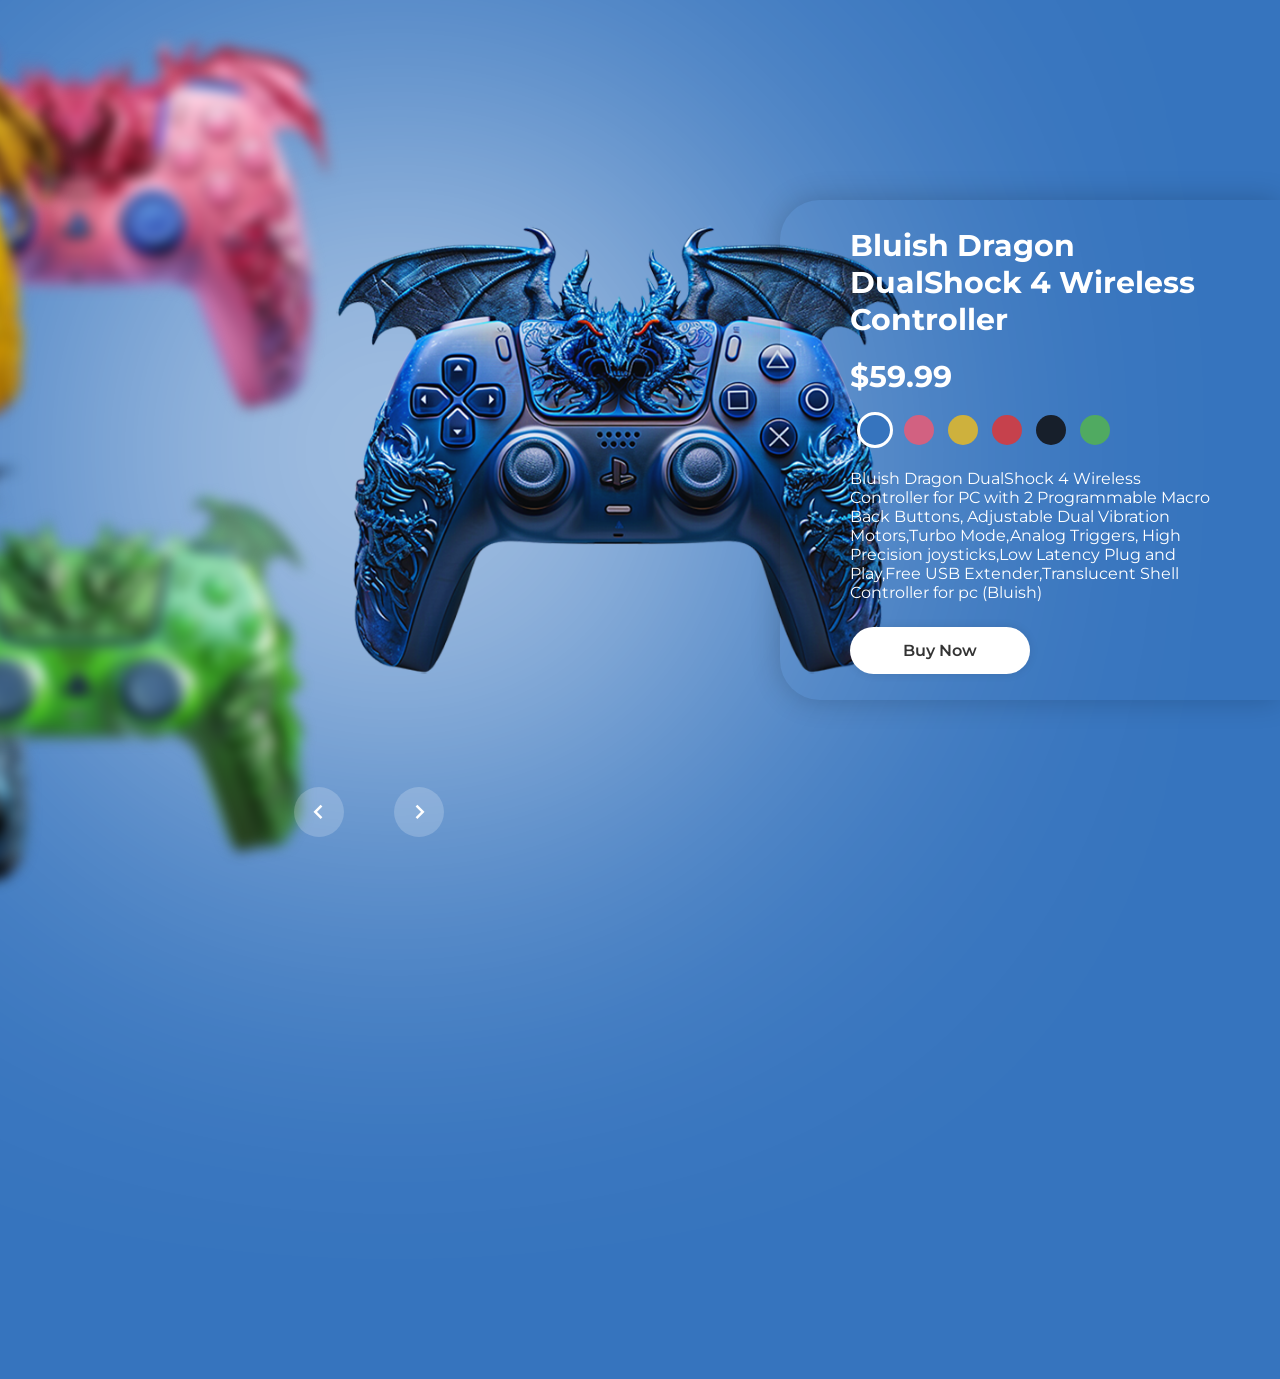
==== index.html @ 204f288c "minor updated" ====
<!DOCTYPE html>
<html lang="en">

<head>
  <meta charset="UTF-8" />
  <meta http-equiv="X-UA-Compatible" content="IE=edge" />
  <meta name="viewport" content="width=device-width, initial-scale=1.0" />
  <title>Animated Product Slider</title>
  <link rel="stylesheet" href="style.css" />
  <link rel="website icon" href="./img/animated  logo.png" />

  <link href="https://unpkg.com/boxicons@2.1.4/css/boxicons.min.css" rel="stylesheet" />
</head>

<body>
  <div class="carousel">
    <div class="img-box">
      <div class="img-list">
        <div class="img-slider">
          <div class="img-item active" style="--i: 1">
            <div class="item">
              <img src="./img/remote.1.png" alt="Remote 1" />
            </div>
          </div>
          <div class="img-item" style="--i: 2">
            <div class="item">
              <img src="./img/remote.2.png" alt="Remote 2" />
            </div>
          </div>
          <div class="img-item" style="--i: 3">
            <div class="item">
              <img src="./img/remote.3.png" alt="Remote 3" />
            </div>
          </div>
          <div class="img-item" style="--i: 4">
            <div class="item">
              <img src="./img/remote.4.png" alt="Remote 4" />
            </div>
          </div>
          <div class="img-item" style="--i: 5">
            <div class="item">
              <img src="./img/remote.5.png" alt="Remote 5" />
            </div>
          </div>
          <div class="img-item" style="--i: 6">
            <div class="item">
              <img src="./img/remote.6.png" alt="Remote 6" />
            </div>
          </div>
        </div>
      </div>
    </div>

    <div class="info-box">
      <div class="info-item active">
        <h2>Bluish Dragon DualShock 4 Wireless Controller</h2>
        <h2>$59.99</h2>
        <div class="colors">
          <span class="active"></span>
          <span></span>
          <span></span>
          <span></span>
          <span></span>
          <span></span>
        </div>
        <p>
          Bluish Dragon DualShock 4 Wireless Controller for PC with 2 Programmable Macro Back Buttons, Adjustable Dual
          Vibration Motors,Turbo Mode,Analog Triggers, High Precision joysticks,Low Latency Plug and Play,Free USB
          Extender,Translucent Shell Controller for pc (Bluish)
        </p>
        <a href="#" class="btn">Buy Now</a>
      </div>

      <div class="info-item">
        <h2>Rosa Dragon DualShock 4 Wireless Controller</h2>
        <h2>$69.99</h2>
        <div class="colors">
          <span></span>
          <span class="active"></span>
          <span></span>
          <span></span>
          <span></span>
          <span></span>
        </div>
        <p>
          Rosa Dragon DualShock 4 Wireless Controller for PC with 2 Programmable Macro Back Buttons, Adjustable Dual
          Vibration Motors,Turbo Mode,Analog Triggers, High Precision joysticks,Low Latency Plug and Play,Free USB
          Extender,Translucent Shell Controller for pc (Rosa)
        </p>
        <a href="#" class="btn">Buy Now</a>
      </div>

      <div class="info-item">
        <h2>Turmeric Dragon DualShock 4 Wireless Controller</h2>
        <h2 style="text-decoration:underline;">$49.99</h2>
        <div class="colors">
          <span></span>
          <span></span>
          <span class="active"></span>
          <span></span>
          <span></span>
          <span></span>
        </div>
        <p>
          Turmeric Dragon DualShock 4 Wireless Controller for PC with 2 Programmable Macro Back Buttons, Adjustable Dual
          Vibration Motors,Turbo Mode,Analog Triggers, High Precision joysticks,Low Latency Plug and Play,Free USB
          Extender,Translucent Shell Controller for pc (Turmeric)
        </p>
        <a href="#" class="btn">Buy Now</a>
      </div>

      <div class="info-item">
        <h2>Reddish Dragon DualShock 4 Wireless Controller</h2>
        <h2>$79.99</h2>
        <div class="colors">
          <span></span>
          <span></span>
          <span></span>
          <span class="active"></span>
          <span></span>
          <span></span>
        </div>
        <p>
          Reddish Dragon DualShock 4 Wireless Controller for PC with 2 Programmable Macro Back Buttons, Adjustable Dual
          Vibration Motors,Turbo Mode,Analog Triggers, High Precision joysticks,Low Latency Plug and Play,Free USB
          Extender,Translucent Shell Controller for pc (Reddish)
        </p>
        <a href="#" class="btn">Buy Now</a>
      </div>

      <div class="info-item">
        <h2>Mirage Dragon DualShock 4 Wireless Controller</h2>
        <h2>$79.99</h2>
        <div class="colors">
          <span></span>
          <span></span>
          <span></span>
          <span></span>
          <span class="active"></span>
          <span></span>
        </div>
        <p>
          Mirage Dragon DualShock 4 Wireless Controller for PC with 2 Programmable Macro Back Buttons, Adjustable Dual
          Vibration Motors,Turbo Mode,Analog Triggers, High Precision joysticks,Low Latency Plug and Play,Free USB
          Extender,Translucent Shell Controller for pc (mirage)
        </p>
        <a href="#" class="btn">Buy Now</a>
      </div>

      <div class="info-item">
        <h2>Algae Dragon DualShock 4 Wireless Controller</h2>
        <h2>$69.99</h2>
        <div class="colors">
          <span></span>
          <span></span>
          <span></span>
          <span></span>
          <span></span>
          <span class="active"></span>
        </div>
        <p>
          Algae Dragon DualShock 4 Wireless Controller for PC with 2 Programmable Macro Back Buttons, Adjustable Dual
          Vibration Motors,Turbo Mode,Analog Triggers, High Precision joysticks,Low Latency Plug and Play,Free USB
          Extender,Translucent Shell Controller for pc (Algae)
        </p>
        <a href="#" class="btn">Buy Now</a>
      </div>
    </div>

    <div class="navigation">
      <span class="prev-btn">
        <i class="bx bx-chevron-left"></i>
      </span>
      <span class="next-btn">
        <i class="bx bx-chevron-right"></i>
      </span>
    </div>
  </div>

  <script src="script.js"></script>
</body>

</html>
---- style.css ----
@import url('https://fonts.googleapis.com/css2?family=Montserrat:wght@300;400;500;600;700;800;900&display=swap');

* {
    font-family: 'Montserrat', sans-serif;
    margin: 0;
    padding: 0;
    box-sizing: border-box;
}

:root{
    --all-transition: 1s ease;
    --opacity-transition: .3s ease;
}

body{
    background: #3674be;
    min-height: 100vh;
    overflow: hidden;
    transition: var(--all-transition);
}

body::before{
    content: '';
    position: absolute;
    left: 3.5%;
    top: 50%;
    transform: translateY(-50%);
    width: 700px;
    height: 700px;
    background: rgba(255,255,255,.8);
    border-radius: 50%;
    filter: blur(200px);

}

.img-box{
    left: -55%;
    position: absolute;
    top : 50%;
    transform: translateY(-50%);
    width: 1300px;
    height: 1300px;
}

.img-box .img-list{
    height: inherit;
    transform: rotate(-120deg);
}

.img-list .img-slider{
    height: inherit;
    transition: var(--all-transition);
}

.img-slider .img-item{
    position: absolute;
    left: 0;
    top: 50%;
    transform: translateY(-50%) rotate(calc(-360deg / 6 * var(--i))) scale(.8);
    transform-origin:  650px;
    transition: var(--all-transition);
}

.img-slider .img-item.active{
    transform: translateY(-50%) rotate(calc(-360deg / 6 * var(--i))) scale(0.9) translateX(-65%);
    z-index: 1;
}

.img-item .item{
    display: flex;
    justify-content: center;
    align-items: center;
    transition: var(--all-transition);
}

.img-item .item img{
    transform:  rotate(calc(360deg / 6 * var(--i))) rotate(120deg);
    filter: blur(8px);
    transition: var(--all-transition);
}

.img-item.active .item img{
    filter: blur(0);
}

.info-box{
    position: absolute;
    right: 0;
    top: 50%;
    transform: translateY(-50%);
    width: 500px;
    height: 500px;
}

.info-box .info-item{
    position: absolute;
    width: 100%;
    height: 100%;
    border-radius: 40px 0 0 40px;
    padding: 0 70px;
    color: #fff;
    display: flex;
    flex-direction: column;
    justify-content: center;
    transform: translateX(100%);
    opacity: 0;
    box-shadow: none;
    transition: transform var(--all-transition),opacity var(--opacity-transition), box-shaow var(--all-transition);
}

.info-box .info-item.active{
    transform: translateX(0);
    opacity: 1;
    box-shadow: 0 0 30px rgba(0,0,0,.2);
}

.info-item h2{
    font-size: 30px;
}

.info-item h2:nth-child(2){
    margin: 20px 0;
}

.colors span{
    display: inline-block;
    width: 30px;
    height: 30px;
    border-radius: 50%;
    margin-left: 10px;
}

.colors span.active{
    outline: 3px solid #fff;
}

.colors span:nth-child(1){
    background: #3674be;
}

.colors span:nth-child(2){
    background: #d26181;
}

.colors span:nth-child(3){
    background: #ceb13d;
}

.colors span:nth-child(4){
    background: #c6414c;
}

.colors span:nth-child(5){
    background: #171f2b;
}

.colors span:nth-child(6){
    background: #50aa61;
}

.info-item p{
    font-size: 16px;
    margin: 20px 0 25px;
}

.info-item .btn{
    display: inline-flex;
    justify-content: center;
    align-items: center;
    width: 180px;
    height: 47px;
    background: #fff;
    border-radius: 40px;
    box-shadow: 0 0 10px rgba(0,0,0,.1);
    font-size: 16px;
    color: #333;
    text-decoration: none;
    font-weight: 600;
}

.navigation{
    position: absolute;
    left: 23%;
    bottom: 7%;
    width: 150px;
    display: flex;
    justify-content: space-between;
    z-index: 100;
}

.navigation span{
    display: inline-flex;
    justify-content: center;
    align-items: center;
    width: 50px;
    height: 50px;
    background: rgba(255,255,255,.2);
    border-radius: 50%;
    cursor: pointer;
    font-size: 30px;
    color: #fff;
}
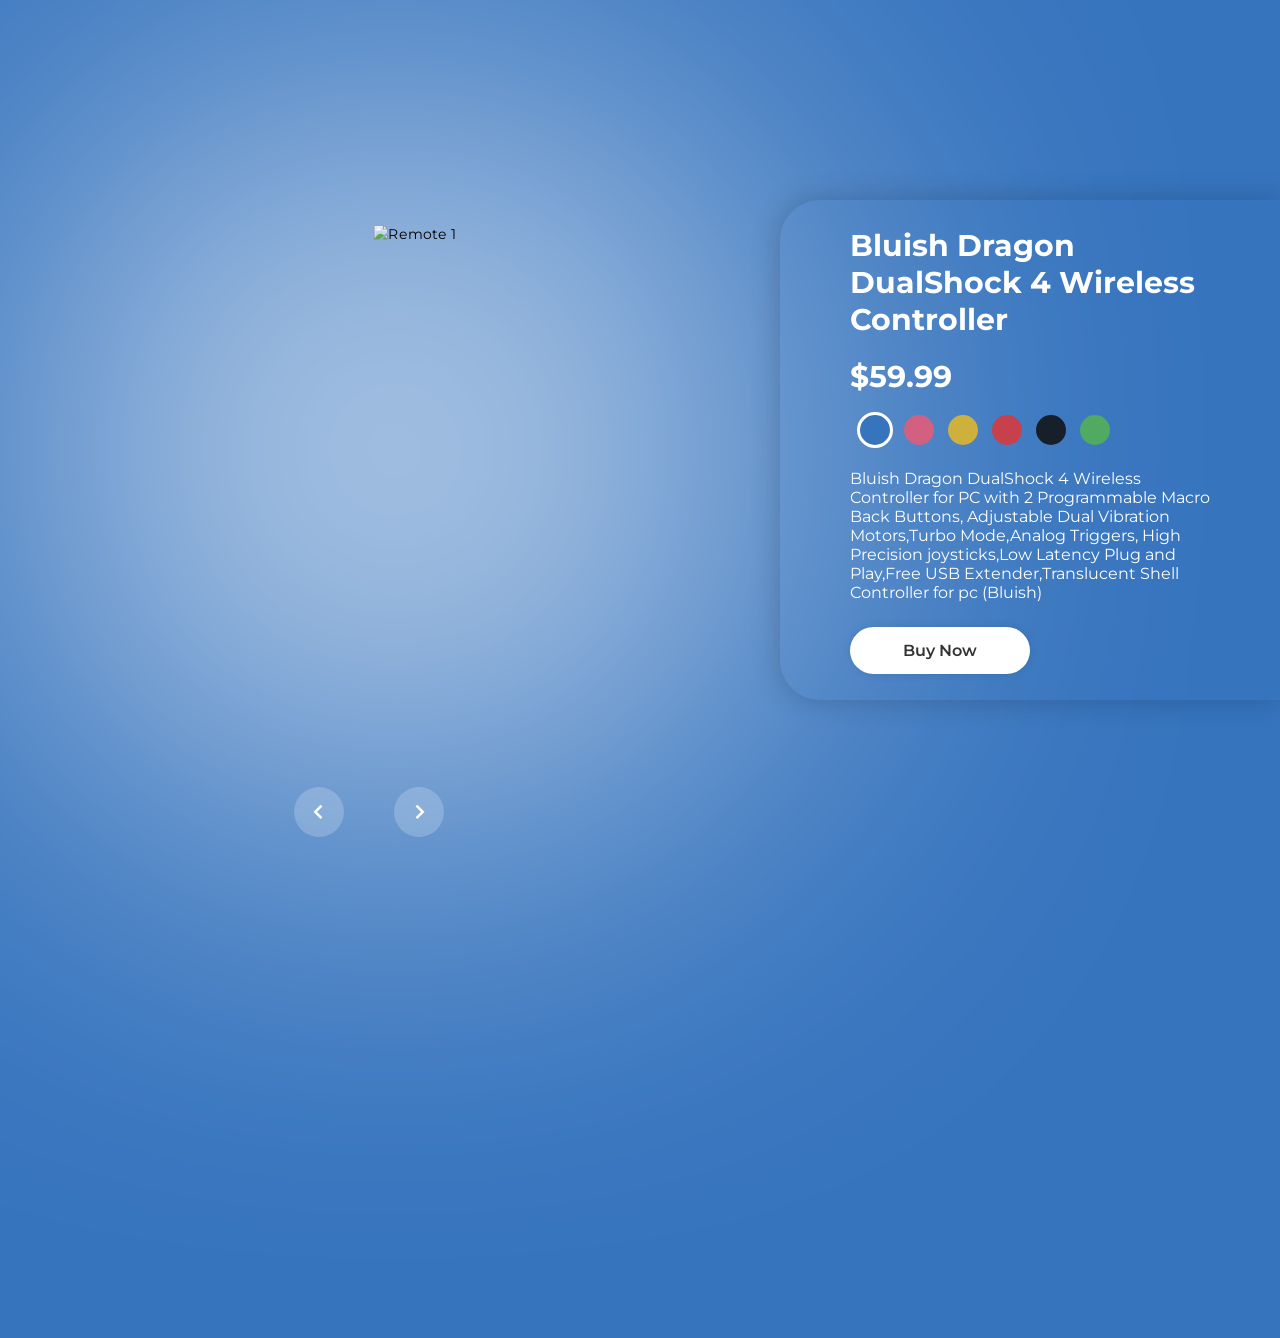
==== commit 7417598c: "fix image reload" ====
--- a/index.html
+++ b/index.html
@@ -1,4 +1,4 @@
-<!DOCTYPE html>
+<!doctype html>
 <html lang="en">
 
 <head>
@@ -8,45 +8,52 @@
   <title>Animated Product Slider</title>
   <link rel="stylesheet" href="style.css" />
   <link rel="website icon" href="./img/animated  logo.png" />
-
+  <link rel="preload" as="image" href="./img/remote.1.png">
   <link href="https://unpkg.com/boxicons@2.1.4/css/boxicons.min.css" rel="stylesheet" />
 </head>
 
 <body>
   <div class="carousel">
     <div class="img-box">
+
       <div class="img-list">
         <div class="img-slider">
           <div class="img-item active" style="--i: 1">
             <div class="item">
-              <img src="./img/remote.1.png" alt="Remote 1" />
-            </div>
-          </div>
+              <img data-src="./img/remote.1.png" alt="Remote 1" loading="lazy" width="500" height="500" />
+            </div>
+          </div>
+
           <div class="img-item" style="--i: 2">
             <div class="item">
-              <img src="./img/remote.2.png" alt="Remote 2" />
-            </div>
-          </div>
+              <img data-src="./img/remote.2.png" alt="Remote 2" loading="lazy" width="500" height="500" />
+            </div>
+          </div>
+
           <div class="img-item" style="--i: 3">
             <div class="item">
-              <img src="./img/remote.3.png" alt="Remote 3" />
-            </div>
-          </div>
+              <img data-src="./img/remote.3.png" alt="Remote 3" loading="lazy" width="500" height="500" />
+            </div>
+          </div>
+
           <div class="img-item" style="--i: 4">
             <div class="item">
-              <img src="./img/remote.4.png" alt="Remote 4" />
-            </div>
-          </div>
+              <img data-src="./img/remote.4.png" alt="Remote 4" loading="lazy" width="500" height="500" />
+            </div>
+          </div>
+
           <div class="img-item" style="--i: 5">
             <div class="item">
-              <img src="./img/remote.5.png" alt="Remote 5" />
-            </div>
-          </div>
+              <img data-src="./img/remote.5.png" alt="Remote 5" loading="lazy" width="500" height="500" />
+            </div>
+          </div>
+
           <div class="img-item" style="--i: 6">
             <div class="item">
-              <img src="./img/remote.6.png" alt="Remote 6" />
-            </div>
-          </div>
+              <img data-src="./img/remote.6.png" alt="Remote 6" loading="lazy" width="500" height="500" />
+            </div>
+          </div>
+
         </div>
       </div>
     </div>
@@ -64,9 +71,11 @@
           <span></span>
         </div>
         <p>
-          Bluish Dragon DualShock 4 Wireless Controller for PC with 2 Programmable Macro Back Buttons, Adjustable Dual
-          Vibration Motors,Turbo Mode,Analog Triggers, High Precision joysticks,Low Latency Plug and Play,Free USB
-          Extender,Translucent Shell Controller for pc (Bluish)
+          Bluish Dragon DualShock 4 Wireless Controller for PC with 2
+          Programmable Macro Back Buttons, Adjustable Dual Vibration
+          Motors,Turbo Mode,Analog Triggers, High Precision joysticks,Low
+          Latency Plug and Play,Free USB Extender,Translucent Shell Controller
+          for pc (Bluish)
         </p>
         <a href="#" class="btn">Buy Now</a>
       </div>
@@ -83,28 +92,32 @@
           <span></span>
         </div>
         <p>
-          Rosa Dragon DualShock 4 Wireless Controller for PC with 2 Programmable Macro Back Buttons, Adjustable Dual
-          Vibration Motors,Turbo Mode,Analog Triggers, High Precision joysticks,Low Latency Plug and Play,Free USB
-          Extender,Translucent Shell Controller for pc (Rosa)
+          Rosa Dragon DualShock 4 Wireless Controller for PC with 2
+          Programmable Macro Back Buttons, Adjustable Dual Vibration
+          Motors,Turbo Mode,Analog Triggers, High Precision joysticks,Low
+          Latency Plug and Play,Free USB Extender,Translucent Shell Controller
+          for pc (Rosa)
         </p>
         <a href="#" class="btn">Buy Now</a>
       </div>
 
       <div class="info-item">
         <h2>Turmeric Dragon DualShock 4 Wireless Controller</h2>
-        <h2 style="text-decoration:underline;">$49.99</h2>
-        <div class="colors">
-          <span></span>
-          <span></span>
-          <span class="active"></span>
-          <span></span>
-          <span></span>
-          <span></span>
-        </div>
-        <p>
-          Turmeric Dragon DualShock 4 Wireless Controller for PC with 2 Programmable Macro Back Buttons, Adjustable Dual
-          Vibration Motors,Turbo Mode,Analog Triggers, High Precision joysticks,Low Latency Plug and Play,Free USB
-          Extender,Translucent Shell Controller for pc (Turmeric)
+        <h2 style="text-decoration: underline">$49.99</h2>
+        <div class="colors">
+          <span></span>
+          <span></span>
+          <span class="active"></span>
+          <span></span>
+          <span></span>
+          <span></span>
+        </div>
+        <p>
+          Turmeric Dragon DualShock 4 Wireless Controller for PC with 2
+          Programmable Macro Back Buttons, Adjustable Dual Vibration
+          Motors,Turbo Mode,Analog Triggers, High Precision joysticks,Low
+          Latency Plug and Play,Free USB Extender,Translucent Shell Controller
+          for pc (Turmeric)
         </p>
         <a href="#" class="btn">Buy Now</a>
       </div>
@@ -121,9 +134,11 @@
           <span></span>
         </div>
         <p>
-          Reddish Dragon DualShock 4 Wireless Controller for PC with 2 Programmable Macro Back Buttons, Adjustable Dual
-          Vibration Motors,Turbo Mode,Analog Triggers, High Precision joysticks,Low Latency Plug and Play,Free USB
-          Extender,Translucent Shell Controller for pc (Reddish)
+          Reddish Dragon DualShock 4 Wireless Controller for PC with 2
+          Programmable Macro Back Buttons, Adjustable Dual Vibration
+          Motors,Turbo Mode,Analog Triggers, High Precision joysticks,Low
+          Latency Plug and Play,Free USB Extender,Translucent Shell Controller
+          for pc (Reddish)
         </p>
         <a href="#" class="btn">Buy Now</a>
       </div>
@@ -140,9 +155,11 @@
           <span></span>
         </div>
         <p>
-          Mirage Dragon DualShock 4 Wireless Controller for PC with 2 Programmable Macro Back Buttons, Adjustable Dual
-          Vibration Motors,Turbo Mode,Analog Triggers, High Precision joysticks,Low Latency Plug and Play,Free USB
-          Extender,Translucent Shell Controller for pc (mirage)
+          Mirage Dragon DualShock 4 Wireless Controller for PC with 2
+          Programmable Macro Back Buttons, Adjustable Dual Vibration
+          Motors,Turbo Mode,Analog Triggers, High Precision joysticks,Low
+          Latency Plug and Play,Free USB Extender,Translucent Shell Controller
+          for pc (mirage)
         </p>
         <a href="#" class="btn">Buy Now</a>
       </div>
@@ -159,9 +176,11 @@
           <span class="active"></span>
         </div>
         <p>
-          Algae Dragon DualShock 4 Wireless Controller for PC with 2 Programmable Macro Back Buttons, Adjustable Dual
-          Vibration Motors,Turbo Mode,Analog Triggers, High Precision joysticks,Low Latency Plug and Play,Free USB
-          Extender,Translucent Shell Controller for pc (Algae)
+          Algae Dragon DualShock 4 Wireless Controller for PC with 2
+          Programmable Macro Back Buttons, Adjustable Dual Vibration
+          Motors,Turbo Mode,Analog Triggers, High Precision joysticks,Low
+          Latency Plug and Play,Free USB Extender,Translucent Shell Controller
+          for pc (Algae)
         </p>
         <a href="#" class="btn">Buy Now</a>
       </div>
--- a/style.css
+++ b/style.css
@@ -7,19 +7,19 @@
     box-sizing: border-box;
 }
 
-:root{
+:root {
     --all-transition: 1s ease;
     --opacity-transition: .3s ease;
 }
 
-body{
+body {
     background: #3674be;
     min-height: 100vh;
     overflow: hidden;
     transition: var(--all-transition);
 }
 
-body::before{
+body::before {
     content: '';
     position: absolute;
     left: 3.5%;
@@ -27,63 +27,63 @@
     transform: translateY(-50%);
     width: 700px;
     height: 700px;
-    background: rgba(255,255,255,.8);
+    background: rgba(255, 255, 255, .8);
     border-radius: 50%;
     filter: blur(200px);
 
 }
 
-.img-box{
+.img-box {
     left: -55%;
     position: absolute;
-    top : 50%;
+    top: 50%;
     transform: translateY(-50%);
     width: 1300px;
     height: 1300px;
 }
 
-.img-box .img-list{
+.img-box .img-list {
     height: inherit;
     transform: rotate(-120deg);
 }
 
-.img-list .img-slider{
+.img-list .img-slider {
     height: inherit;
     transition: var(--all-transition);
 }
 
-.img-slider .img-item{
+.img-slider .img-item {
     position: absolute;
     left: 0;
     top: 50%;
     transform: translateY(-50%) rotate(calc(-360deg / 6 * var(--i))) scale(.8);
-    transform-origin:  650px;
-    transition: var(--all-transition);
-}
-
-.img-slider .img-item.active{
+    transform-origin: 650px;
+    transition: var(--all-transition);
+}
+
+.img-slider .img-item.active {
     transform: translateY(-50%) rotate(calc(-360deg / 6 * var(--i))) scale(0.9) translateX(-65%);
     z-index: 1;
 }
 
-.img-item .item{
+.img-item .item {
     display: flex;
     justify-content: center;
     align-items: center;
     transition: var(--all-transition);
 }
 
-.img-item .item img{
-    transform:  rotate(calc(360deg / 6 * var(--i))) rotate(120deg);
+.img-item .item img {
+    transform: rotate(calc(360deg / 6 * var(--i))) rotate(120deg);
     filter: blur(8px);
     transition: var(--all-transition);
 }
 
-.img-item.active .item img{
+.img-item.active .item img {
     filter: blur(0);
 }
 
-.info-box{
+.info-box {
     position: absolute;
     right: 0;
     top: 50%;
@@ -92,7 +92,7 @@
     height: 500px;
 }
 
-.info-box .info-item{
+.info-box .info-item {
     position: absolute;
     width: 100%;
     height: 100%;
@@ -105,24 +105,24 @@
     transform: translateX(100%);
     opacity: 0;
     box-shadow: none;
-    transition: transform var(--all-transition),opacity var(--opacity-transition), box-shaow var(--all-transition);
-}
-
-.info-box .info-item.active{
+    transition: transform var(--all-transition), opacity var(--opacity-transition), box-shaow var(--all-transition);
+}
+
+.info-box .info-item.active {
     transform: translateX(0);
     opacity: 1;
-    box-shadow: 0 0 30px rgba(0,0,0,.2);
-}
-
-.info-item h2{
+    box-shadow: 0 0 30px rgba(0, 0, 0, .2);
+}
+
+.info-item h2 {
     font-size: 30px;
 }
 
-.info-item h2:nth-child(2){
+.info-item h2:nth-child(2) {
     margin: 20px 0;
 }
 
-.colors span{
+.colors span {
     display: inline-block;
     width: 30px;
     height: 30px;
@@ -130,40 +130,40 @@
     margin-left: 10px;
 }
 
-.colors span.active{
+.colors span.active {
     outline: 3px solid #fff;
 }
 
-.colors span:nth-child(1){
+.colors span:nth-child(1) {
     background: #3674be;
 }
 
-.colors span:nth-child(2){
+.colors span:nth-child(2) {
     background: #d26181;
 }
 
-.colors span:nth-child(3){
+.colors span:nth-child(3) {
     background: #ceb13d;
 }
 
-.colors span:nth-child(4){
+.colors span:nth-child(4) {
     background: #c6414c;
 }
 
-.colors span:nth-child(5){
+.colors span:nth-child(5) {
     background: #171f2b;
 }
 
-.colors span:nth-child(6){
+.colors span:nth-child(6) {
     background: #50aa61;
 }
 
-.info-item p{
+.info-item p {
     font-size: 16px;
     margin: 20px 0 25px;
 }
 
-.info-item .btn{
+.info-item .btn {
     display: inline-flex;
     justify-content: center;
     align-items: center;
@@ -171,14 +171,14 @@
     height: 47px;
     background: #fff;
     border-radius: 40px;
-    box-shadow: 0 0 10px rgba(0,0,0,.1);
+    box-shadow: 0 0 10px rgba(0, 0, 0, .1);
     font-size: 16px;
     color: #333;
     text-decoration: none;
     font-weight: 600;
 }
 
-.navigation{
+.navigation {
     position: absolute;
     left: 23%;
     bottom: 7%;
@@ -188,17 +188,15 @@
     z-index: 100;
 }
 
-.navigation span{
+.navigation span {
     display: inline-flex;
     justify-content: center;
     align-items: center;
     width: 50px;
     height: 50px;
-    background: rgba(255,255,255,.2);
+    background: rgba(255, 255, 255, .2);
     border-radius: 50%;
     cursor: pointer;
     font-size: 30px;
     color: #fff;
-}
-
-
+}
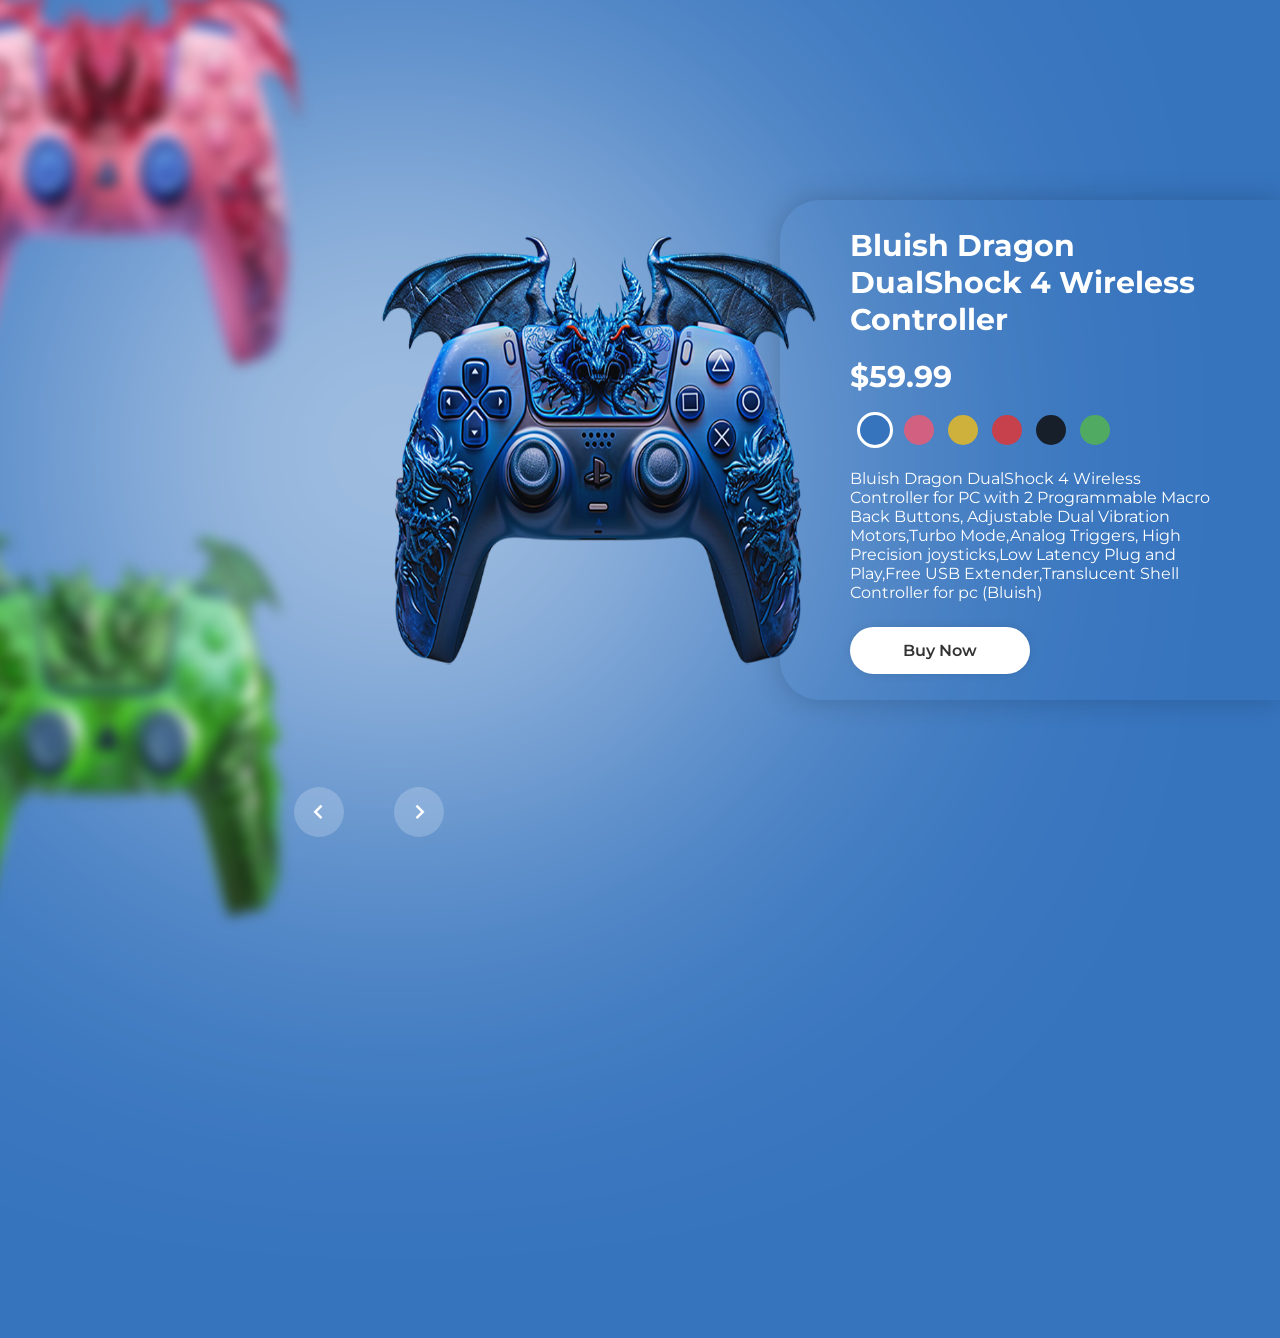
==== commit 26dd1c02: "fix image reload" ====
--- a/index.html
+++ b/index.html
@@ -20,37 +20,37 @@
         <div class="img-slider">
           <div class="img-item active" style="--i: 1">
             <div class="item">
-              <img data-src="./img/remote.1.png" alt="Remote 1" loading="lazy" width="500" height="500" />
+              <img src="./img/remote.1.png" alt="Remote 1" loading="lazy" width="500" height="500" />
             </div>
           </div>
 
           <div class="img-item" style="--i: 2">
             <div class="item">
-              <img data-src="./img/remote.2.png" alt="Remote 2" loading="lazy" width="500" height="500" />
+              <img src="./img/remote.2.png" alt="Remote 2" loading="lazy" width="500" height="500" />
             </div>
           </div>
 
           <div class="img-item" style="--i: 3">
             <div class="item">
-              <img data-src="./img/remote.3.png" alt="Remote 3" loading="lazy" width="500" height="500" />
+              <img src="./img/remote.3.png" alt="Remote 3" loading="lazy" width="500" height="500" />
             </div>
           </div>
 
           <div class="img-item" style="--i: 4">
             <div class="item">
-              <img data-src="./img/remote.4.png" alt="Remote 4" loading="lazy" width="500" height="500" />
+              <img src="./img/remote.4.png" alt="Remote 4" loading="lazy" width="500" height="500" />
             </div>
           </div>
 
           <div class="img-item" style="--i: 5">
             <div class="item">
-              <img data-src="./img/remote.5.png" alt="Remote 5" loading="lazy" width="500" height="500" />
+              <img src="./img/remote.5.png" alt="Remote 5" loading="lazy" width="500" height="500" />
             </div>
           </div>
 
           <div class="img-item" style="--i: 6">
             <div class="item">
-              <img data-src="./img/remote.6.png" alt="Remote 6" loading="lazy" width="500" height="500" />
+              <img src="./img/remote.6.png" alt="Remote 6" loading="lazy" width="500" height="500" />
             </div>
           </div>
 
